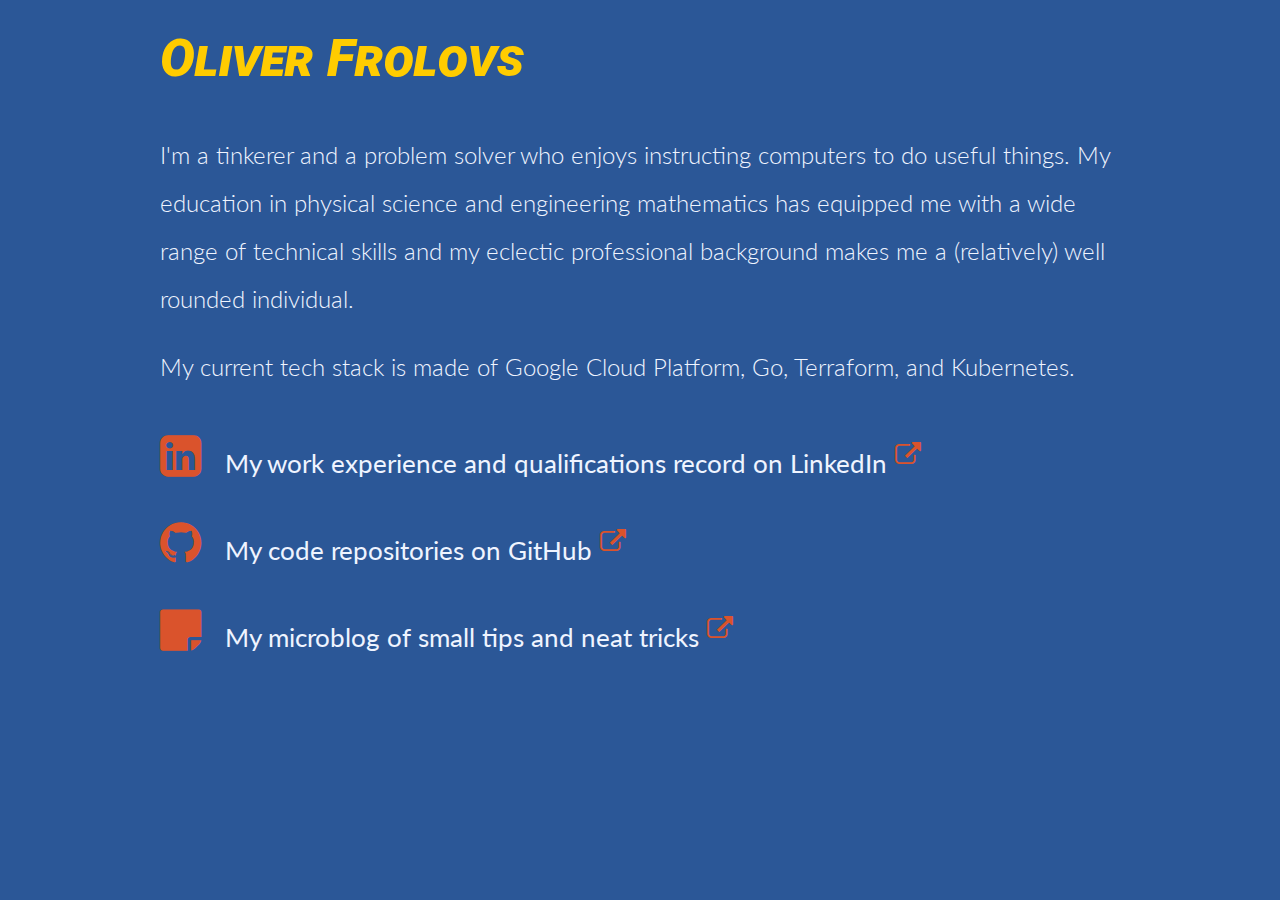
==== index.html @ ae93cfe0 "Update index.html" ====
<!DOCTYPE html>
<html lang="en">
<head>
  <meta charset="utf-8" />
  <title>Oliver Frolovs</title>

  <link rel="stylesheet" href="stylesheets/main.css" type="text/css">
</head>
<body>

  <div id="header">
    <h1>Oliver Frolovs</h1>
    
    <h2>
      I'm a tinkerer and a problem solver who enjoys instructing computers to do useful things. 
      My education in physical science and engineering mathematics has equipped me with a wide
      range of technical skills and my eclectic professional background makes me a (relatively)
      well rounded individual.
    </h2>
    
    <h2>
      My current tech stack is made of Google Cloud Platform, Go, Terraform, and Kubernetes.
    </h2>
  </div>
    
  <ul>
    <li><a href="https://www.linkedin.com/in/ofr/">My work experience and qualifications record on LinkedIn</a>
    <li><a href="https://github.com/olliefr">My code repositories on GitHub</a>
    <li><a href="https://www.frolovs.me/ofr-scratchpad">My microblog of small tips and neat tricks</a>
</ul>
    
</body>
</html>
---- stylesheets/main.css ----
/* Lato */
@import url('https://fonts.googleapis.com/css2?family=Lato:ital,wght@0,100;0,300;0,400;0,700;0,900;1,100;1,300;1,400;1,700;1,900&display=swap');

/* Roboto Black Italic (900) */
@import url('https://fonts.googleapis.com/css2?family=Roboto:ital,wght@1,900&display=swap');

/* Font Awesome */
@font-face {
  font-family: 'FontAwesome';
  src: url('../fonts/fontawesome-webfont.eot?v=4.7.0');
  src: url('../fonts/fontawesome-webfont.eot?#iefix&v=4.7.0') format('embedded-opentype'), url('../fonts/fontawesome-webfont.woff2?v=4.7.0') format('woff2'), url('../fonts/fontawesome-webfont.woff?v=4.7.0') format('woff'), url('../fonts/fontawesome-webfont.ttf?v=4.7.0') format('truetype'), url('../fonts/fontawesome-webfont.svg?v=4.7.0#fontawesomeregular') format('svg');
  font-weight: normal;
  font-style: normal;
}

* {
  box-sizing: border-box;
}

:root {
  
  /* Turn off faux fonts and enable kerning */
  font-synthesis: none;
  font-kerning: normal;
  
  --root-font-size: 100%;
  --base-font-size: 1.60rem;
  --global-line-height: 3rem;
  
  /* Type scale based on Major Second (1.125) */
  --h1-font-size: 3.24em;
  --h2-font-size: 2.88em;
  --h3-font-size: 2.56em;
  --h4-font-size: 2.28em;
  --h5-font-size: 2.02em;
  --h6-font-size: 1.80em;
    
  --small-font-size: 1.42em;
  --smaller-font-size: 1.26em;
  --smallest-font-size: 1.12em;
  
  /* Root element properties */
  font-size: var(--root-font-size);
  line-height: var(--global-line-height);
  
  /* Page background */
  /*
  background-color: #000080;
  background-color: black;
  */  
  background-color: #2b5797;
}

body {
  /* Set to a readable width and centre horizontally */
  max-width: 60em;
  margin: 0 auto;
  
  font-family: "Lato", sans-serif;
  
}

a {
    text-decoration: none;
    color: #eff4ff;
    line-height: 120%;
}

a:hover {
  text-decoration: underline dashed;
  background-color: #ffc40d;
}

a::after {
  vertical-align: super;
  color: #da532c;
  
  font-family: 'FontAwesome';
  content: "\f08e";
  padding-left: 0.5rem;
}

p,
ul {
  font-size: var(--base-font-size);
  font-weight: 400;
  line-height: var(--global-line-height);
  color: #da532c;
}

ul {
  list-style: none;
  list-style-position: inside;
    padding-left: 0;
    line-height: 5rem;
}

div#header h1 {
    
  font-family: 'Roboto', sans-serif;
  font-style: italic;
  font-weight: 900;
  font-variant-caps: small-caps;
  font-size: var(--h1-font-size);
    
  text-transform: capitalize;
  
  color: #fc0;
  margin-bottom: 3rem;
}

div#header h2 {
    font-weight: 300;
    
    color: #eff4ff;
}

li::before {
  font-family: 'FontAwesome';
  font-size: 3rem;
  padding-right: 1.5rem;
}

li:nth-of-type(1)::before {
  content: "\f08c";
}

li:nth-of-type(2)::before {
  content: "\f09b";
}

li:nth-of-type(3)::before {
  content: "\f249";
}
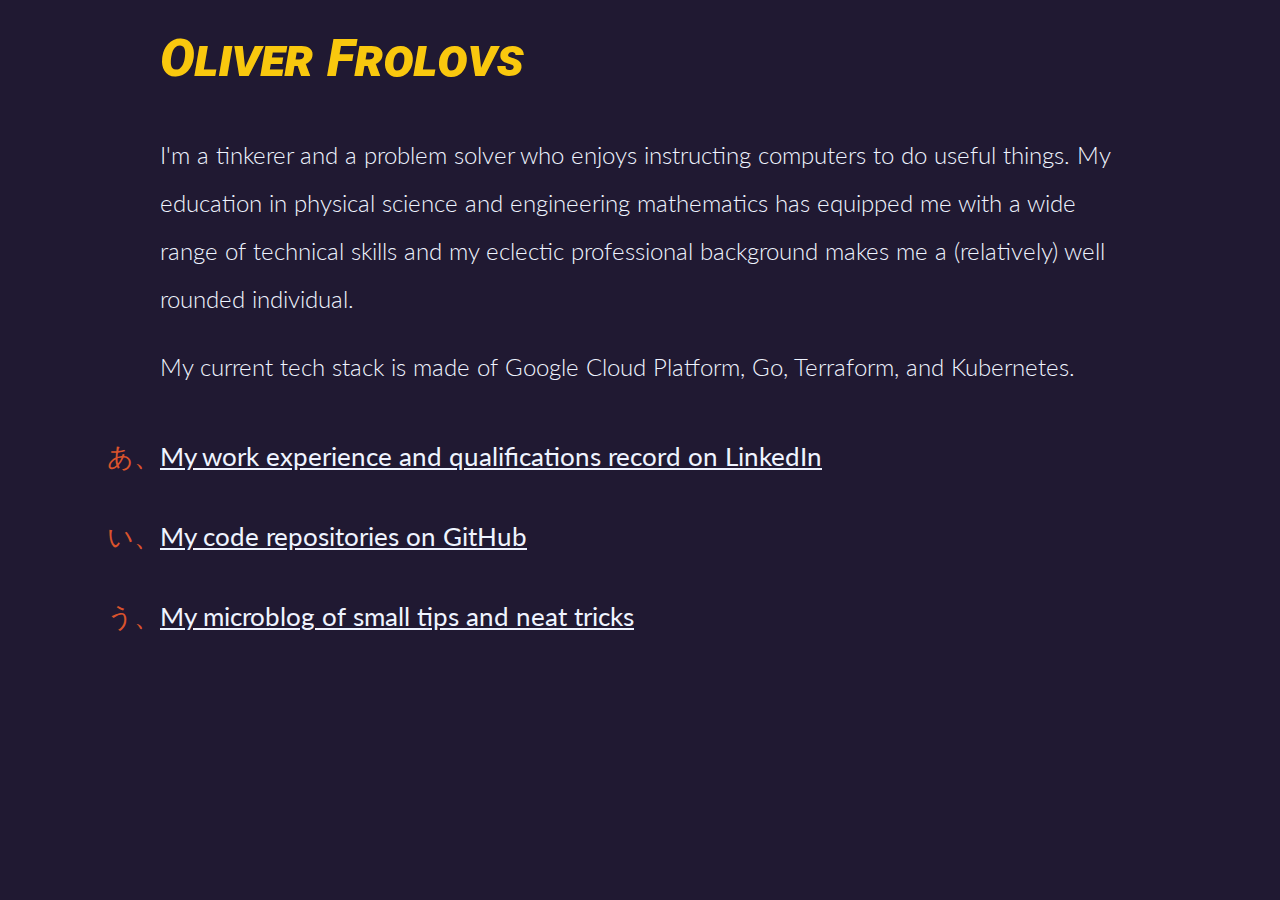
==== commit 3939d263: "Update index.html" ====
--- a/index.html
+++ b/index.html
@@ -1,7 +1,9 @@
 <!DOCTYPE html>
-<html lang="en">
+<html lang="en-GB">
 <head>
-  <meta charset="utf-8" />
+  <meta charset="utf-8">
+  <meta name="viewport" content="width=device-width">
+  <meta name="description" content="Personal website of Oliver Frolovs, a cloud computing engineer, tech enthusiast, lifelong learner, problem solver, and instructor from the United Kingdom.">
   <title>Oliver Frolovs</title>
 
   <link rel="stylesheet" href="stylesheets/main.css" type="text/css">
--- a/stylesheets/main.css
+++ b/stylesheets/main.css
@@ -5,23 +5,17 @@
 /* Roboto Black Italic (900) */
 @import url('https://fonts.googleapis.com/css2?family=Roboto:ital,wght@1,900&display=swap');
 
-/* Font Awesome */
-@font-face {
-  font-family: 'FontAwesome';
-  src: url('../fonts/fontawesome-webfont.eot?v=4.7.0');
-  src: url('../fonts/fontawesome-webfont.eot?#iefix&v=4.7.0') format('embedded-opentype'), url('../fonts/fontawesome-webfont.woff2?v=4.7.0') format('woff2'), url('../fonts/fontawesome-webfont.woff?v=4.7.0') format('woff'), url('../fonts/fontawesome-webfont.ttf?v=4.7.0') format('truetype'), url('../fonts/fontawesome-webfont.svg?v=4.7.0#fontawesomeregular') format('svg');
-  font-weight: normal;
-  font-style: normal;
-}
-
 * {
   box-sizing: border-box;
 }
 
 :root {
   
-  /* Turn off faux fonts and enable kerning */
-  font-synthesis: none;
+  /* Palette */
+  --color-outrun-mirage: #201932;
+  --color-outrun-yellow: #f9c80e;
+  
+  /* Fonts */
   font-kerning: normal;
   
   --root-font-size: 100%;
@@ -40,16 +34,10 @@
   --smaller-font-size: 1.26em;
   --smallest-font-size: 1.12em;
   
-  /* Root element properties */
   font-size: var(--root-font-size);
   line-height: var(--global-line-height);
   
-  /* Page background */
-  /*
-  background-color: #000080;
-  background-color: black;
-  */  
-  background-color: #2b5797;
+  background-color: var(--color-outrun-mirage);
 }
 
 body {
@@ -58,27 +46,16 @@
   margin: 0 auto;
   
   font-family: "Lato", sans-serif;
-  
 }
 
 a {
-    text-decoration: none;
-    color: #eff4ff;
-    line-height: 120%;
+  color: #eff4ff;
+  line-height: 120%;
 }
 
 a:hover {
   text-decoration: underline dashed;
-  background-color: #ffc40d;
-}
-
-a::after {
-  vertical-align: super;
-  color: #da532c;
-  
-  font-family: 'FontAwesome';
-  content: "\f08e";
-  padding-left: 0.5rem;
+  color: var(--color-outrun-yellow);
 }
 
 p,
@@ -90,10 +67,10 @@
 }
 
 ul {
-  list-style: none;
-  list-style-position: inside;
-    padding-left: 0;
-    line-height: 5rem;
+  list-style: hiragana;
+  list-style-position: outside;
+  padding-left: 0;
+  line-height: 5rem;
 }
 
 div#header h1 {
@@ -106,30 +83,11 @@
     
   text-transform: capitalize;
   
-  color: #fc0;
+  color: var(--color-outrun-yellow);
   margin-bottom: 3rem;
 }
 
 div#header h2 {
     font-weight: 300;
-    
     color: #eff4ff;
 }
-
-li::before {
-  font-family: 'FontAwesome';
-  font-size: 3rem;
-  padding-right: 1.5rem;
-}
-
-li:nth-of-type(1)::before {
-  content: "\f08c";
-}
-
-li:nth-of-type(2)::before {
-  content: "\f09b";
-}
-
-li:nth-of-type(3)::before {
-  content: "\f249";
-}
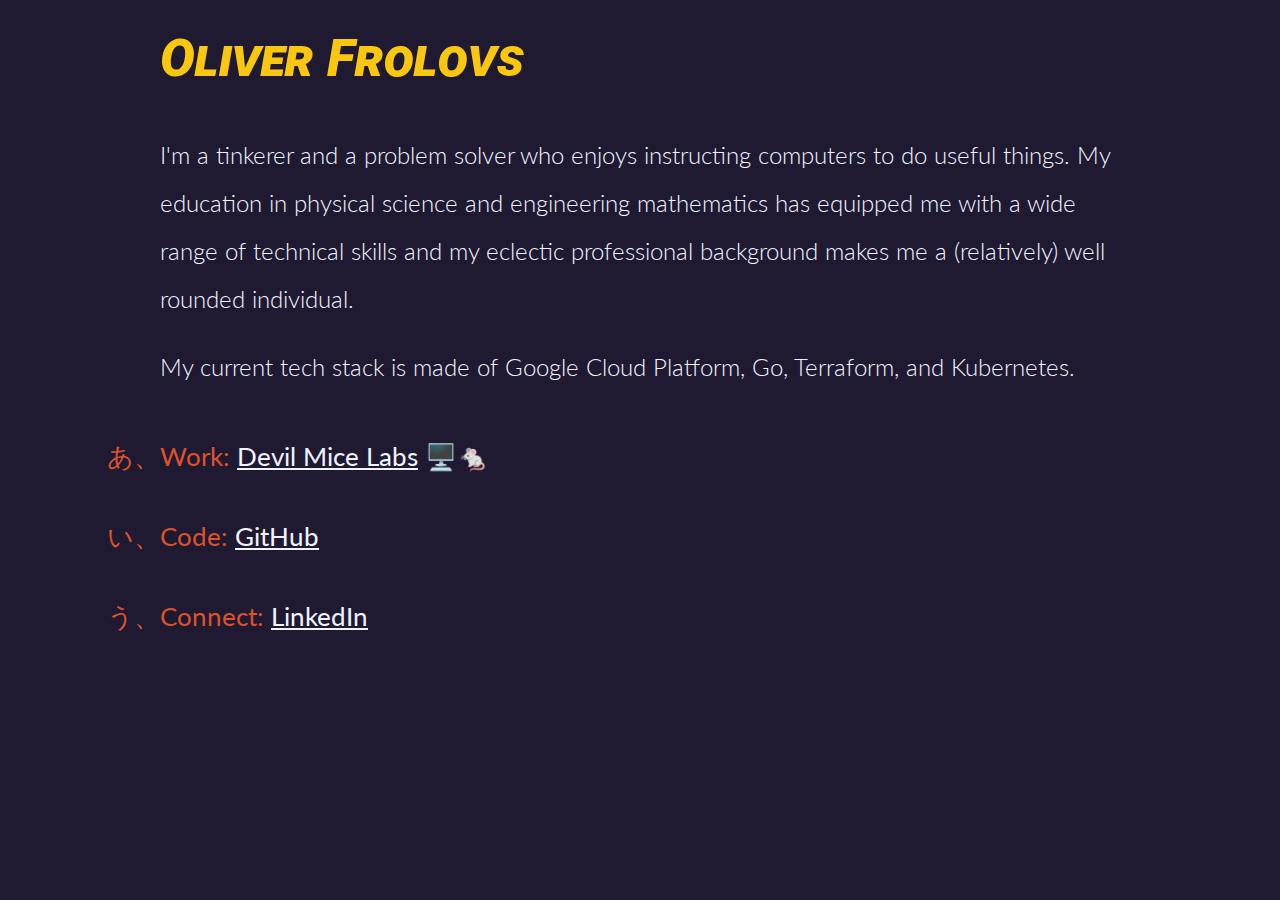
==== commit b31124c3: "Update index.html" ====
--- a/index.html
+++ b/index.html
@@ -4,9 +4,15 @@
   <meta charset="utf-8">
   <meta name="viewport" content="width=device-width">
   <meta name="description" content="Personal website of Oliver Frolovs, a cloud computing engineer, tech enthusiast, lifelong learner, problem solver, and instructor from the United Kingdom.">
+
+  <link rel="preconnect" href="https://fonts.googleapis.com">
+  <link rel="preconnect" href="https://fonts.gstatic.com" crossorigin>
+  <link href="https://fonts.googleapis.com/css2?family=Roboto:ital,wght@0,900;1,900&display=swap" rel="stylesheet">
+  <link href="https://fonts.googleapis.com/css2?family=Lato:wght@300;400&display=swap" rel="stylesheet">
+  
+  <link rel="stylesheet" href="stylesheets/main.css" type="text/css">
+
   <title>Oliver Frolovs</title>
-
-  <link rel="stylesheet" href="stylesheets/main.css" type="text/css">
 </head>
 <body>
 
@@ -24,12 +30,12 @@
       My current tech stack is made of Google Cloud Platform, Go, Terraform, and Kubernetes.
     </h2>
   </div>
-    
+  
   <ul>
-    <li><a href="https://www.linkedin.com/in/ofr/">My work experience and qualifications record on LinkedIn</a>
-    <li><a href="https://github.com/olliefr">My code repositories on GitHub</a>
-    <li><a href="https://www.frolovs.me/ofr-scratchpad">My microblog of small tips and neat tricks</a>
+    <li>Work: <a href="https://devilmicelabs.com/">Devil Mice Labs</a> 🖥️🐁
+    <li>Code: <a href="https://github.com/olliefr">GitHub</a>
+    <li>Connect: <a href="https://www.linkedin.com/in/ofr">LinkedIn</a>
 </ul>
-    
+  
 </body>
 </html>
--- a/stylesheets/main.css
+++ b/stylesheets/main.css
@@ -1,10 +1,3 @@
-
-/* Lato */
-@import url('https://fonts.googleapis.com/css2?family=Lato:ital,wght@0,100;0,300;0,400;0,700;0,900;1,100;1,300;1,400;1,700;1,900&display=swap');
-
-/* Roboto Black Italic (900) */
-@import url('https://fonts.googleapis.com/css2?family=Roboto:ital,wght@1,900&display=swap');
-
 * {
   box-sizing: border-box;
 }
@@ -74,10 +67,10 @@
 }
 
 div#header h1 {
-    
   font-family: 'Roboto', sans-serif;
+  font-weight: 900;
   font-style: italic;
-  font-weight: 900;
+  
   font-variant-caps: small-caps;
   font-size: var(--h1-font-size);
     
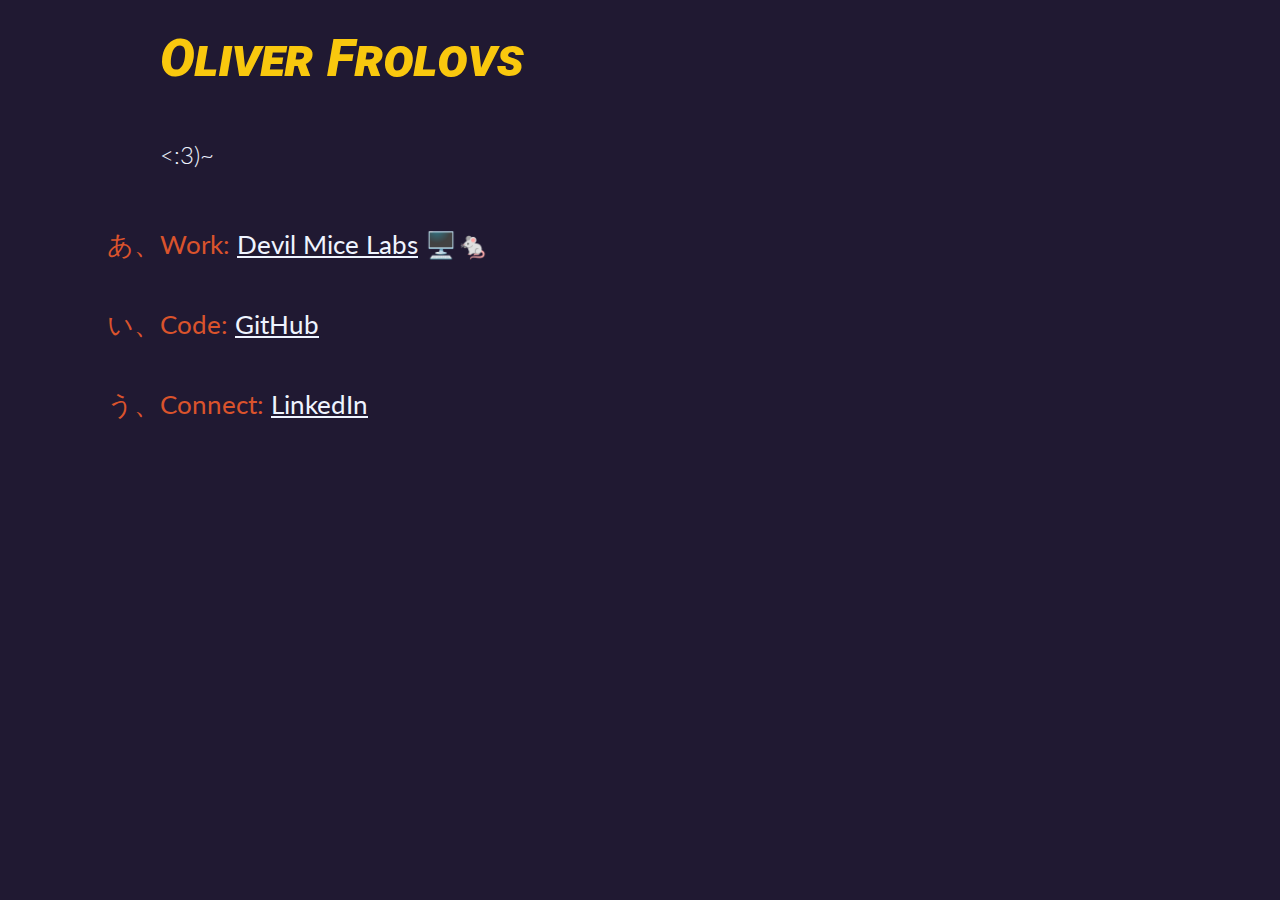
==== commit 07286023: "Update index.html" ====
--- a/index.html
+++ b/index.html
@@ -20,14 +20,7 @@
     <h1>Oliver Frolovs</h1>
     
     <h2>
-      I'm a tinkerer and a problem solver who enjoys instructing computers to do useful things. 
-      My education in physical science and engineering mathematics has equipped me with a wide
-      range of technical skills and my eclectic professional background makes me a (relatively)
-      well rounded individual.
-    </h2>
-    
-    <h2>
-      My current tech stack is made of Google Cloud Platform, Go, Terraform, and Kubernetes.
+      <:3)~
     </h2>
   </div>
   
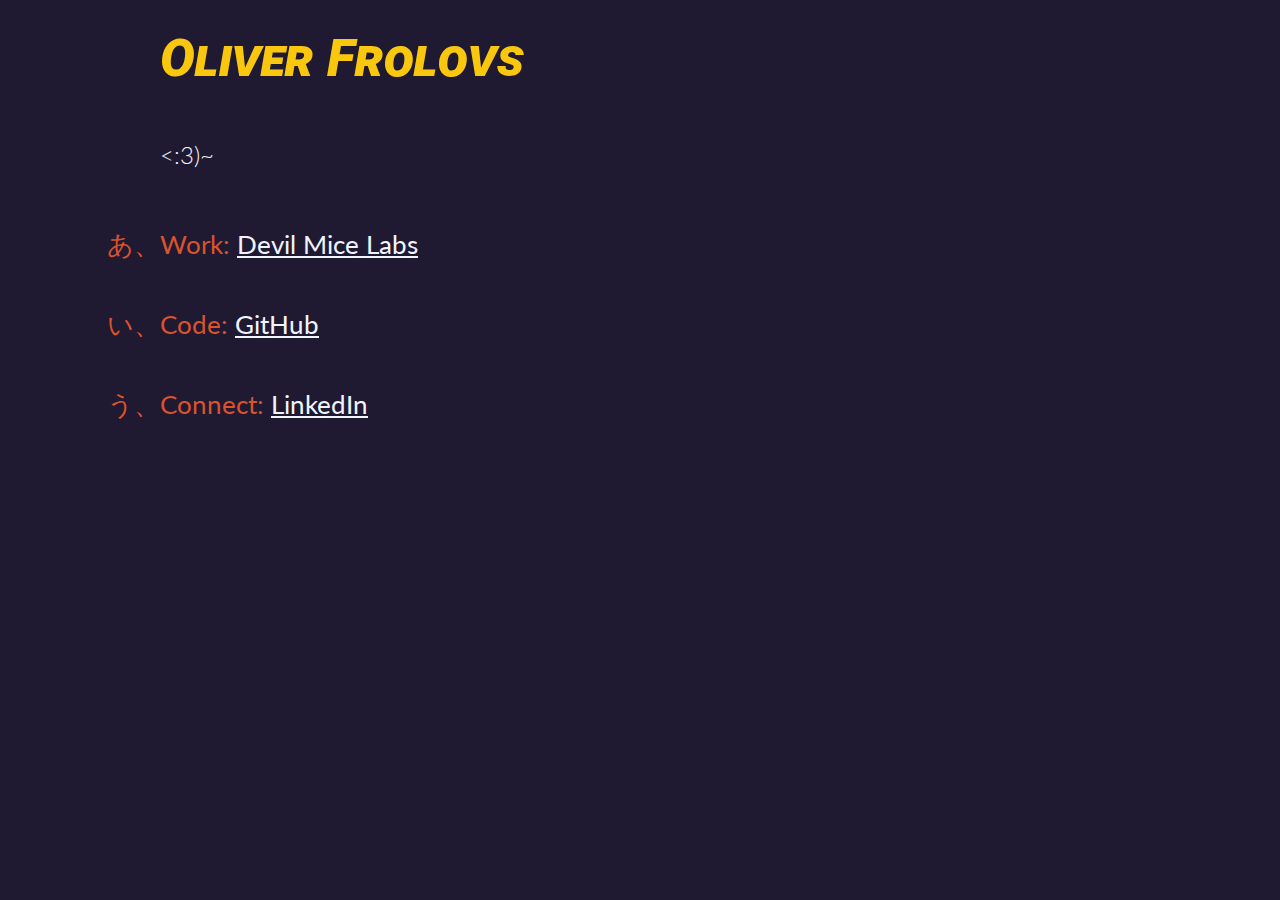
==== commit 2309dffb: "Update index.html" ====
--- a/index.html
+++ b/index.html
@@ -25,7 +25,7 @@
   </div>
   
   <ul>
-    <li>Work: <a href="https://devilmicelabs.com/">Devil Mice Labs</a> 🖥️🐁
+    <li>Work: <a href="https://devilmicelabs.com/">Devil Mice Labs</a>
     <li>Code: <a href="https://github.com/olliefr">GitHub</a>
     <li>Connect: <a href="https://www.linkedin.com/in/ofr">LinkedIn</a>
 </ul>
